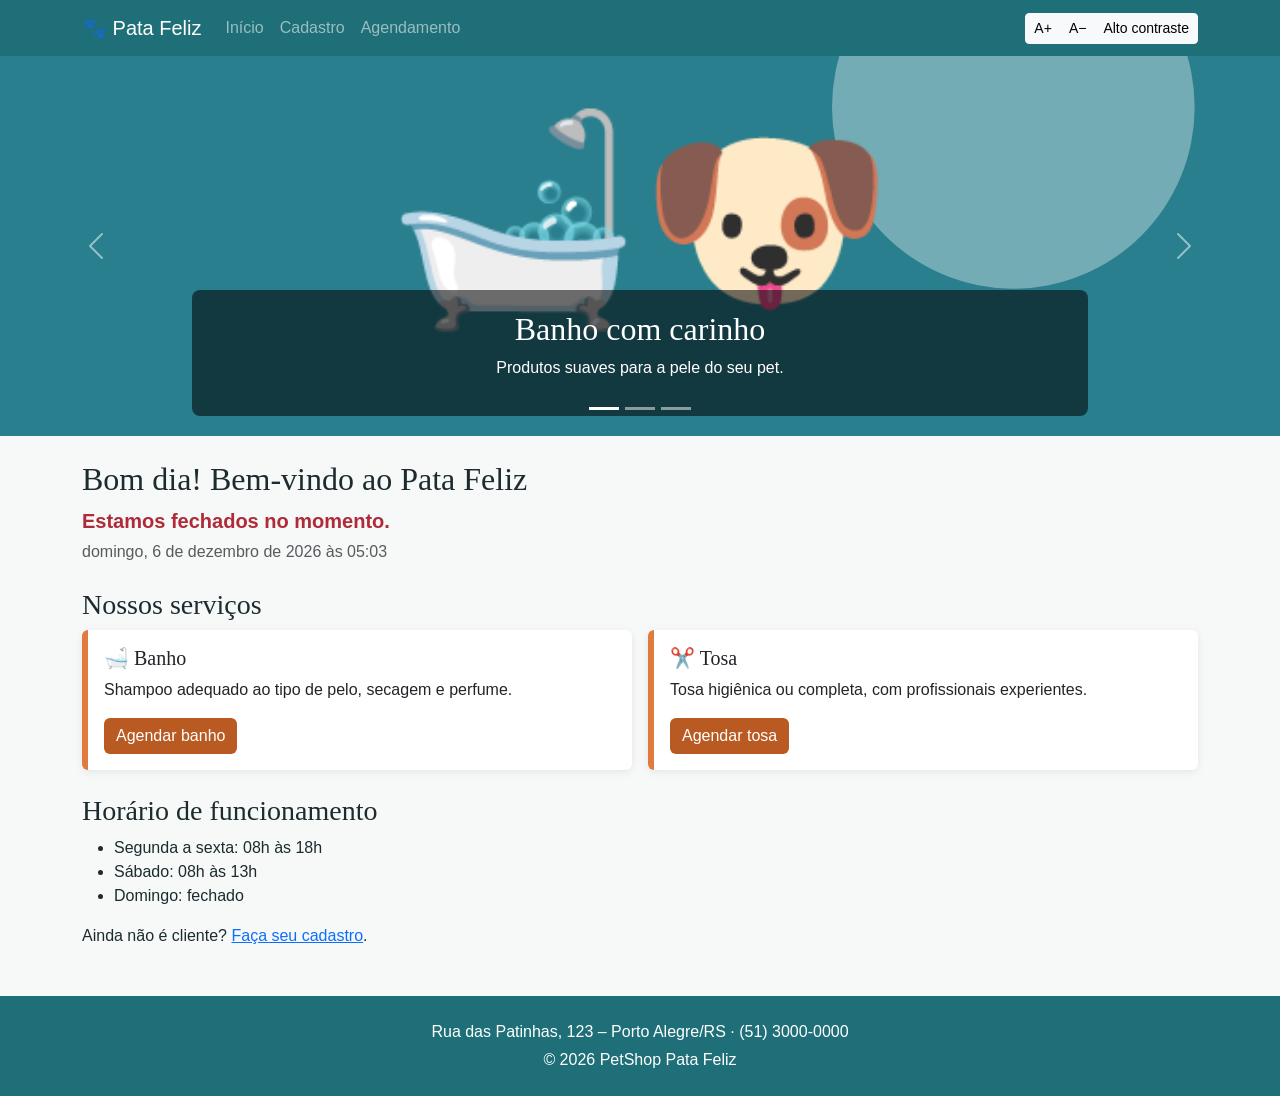
==== index.html @ ab6e5be5 "Add files via upload" ====
<!DOCTYPE html>
<html lang="pt-BR">
<head>
  <meta charset="UTF-8">
  <meta name="viewport" content="width=device-width, initial-scale=1">
  <meta name="description" content="PetShop Pata Feliz: banho e tosa com tele-busca ou entrega no local.">
  <title>Início | PetShop Pata Feliz</title>
  <!-- Bootstrap 5 via CDN -->
  <link href="https://cdn.jsdelivr.net/npm/bootstrap@5.3.3/dist/css/bootstrap.min.css" rel="stylesheet">
  <link href="css/style.css" rel="stylesheet">
</head>
<body>
<a class="skip-link" href="#conteudo">Pular para o conteúdo principal</a>
<header>
<nav class="navbar navbar-expand-md navbar-dark" aria-label="Menu principal">
  <div class="container">
    <a class="navbar-brand" href="index.html">🐾 Pata Feliz</a>
    <button class="navbar-toggler" type="button" data-bs-toggle="collapse" data-bs-target="#menu" aria-controls="menu" aria-expanded="false" aria-label="Abrir menu de navegação">
      <span class="navbar-toggler-icon"></span>
    </button>
    <div class="collapse navbar-collapse" id="menu">
      <ul class="navbar-nav me-auto">
        <li class="nav-item"><a class="nav-link" href="index.html">Início</a></li>
        <li class="nav-item"><a class="nav-link" href="cadastro.html">Cadastro</a></li>
        <li class="nav-item"><a class="nav-link" href="agendamento.html">Agendamento</a></li>
      </ul>
      <!-- Botões de acessibilidade -->
      <div class="btn-group" role="group" aria-label="Ferramentas de acessibilidade">
        <button type="button" class="btn btn-light btn-sm" id="btn-aumentar" aria-label="Aumentar tamanho da fonte">A+</button>
        <button type="button" class="btn btn-light btn-sm" id="btn-diminuir" aria-label="Diminuir tamanho da fonte">A−</button>
        <button type="button" class="btn btn-light btn-sm" id="btn-contraste" aria-pressed="false">Alto contraste</button>
      </div>
    </div>
  </div>
</nav>
</header>
<main id="conteudo">
  <!-- Carrossel Bootstrap: cada imagem tem texto alternativo (alt) para leitores de tela -->
  <div id="carrossel" class="carousel slide" data-bs-ride="carousel" aria-label="Destaques do petshop">
    <div class="carousel-indicators">
      <button type="button" data-bs-target="#carrossel" data-bs-slide-to="0" class="active" aria-current="true" aria-label="Slide 1"></button>
      <button type="button" data-bs-target="#carrossel" data-bs-slide-to="1" aria-label="Slide 2"></button>
      <button type="button" data-bs-target="#carrossel" data-bs-slide-to="2" aria-label="Slide 3"></button>
    </div>
    <div class="carousel-inner">
      <div class="carousel-item active">
        <img src="img/banner-banho.svg" class="d-block w-100" alt="Cachorro feliz tomando banho com espuma em uma banheira">
        <div class="carousel-caption"><h2>Banho com carinho</h2><p>Produtos suaves para a pele do seu pet.</p></div>
      </div>
      <div class="carousel-item">
        <img src="img/banner-tosa.svg" class="d-block w-100" alt="Poodle recém tosado com laço no pescoço, ao lado de uma tesoura">
        <div class="carousel-caption"><h2>Tosa para todas as raças</h2><p>Higiênica, na máquina ou na tesoura.</p></div>
      </div>
      <div class="carousel-item">
        <img src="img/banner-tele.svg" class="d-block w-100" alt="Van do petshop com patinhas desenhadas, usada na tele-busca">
        <div class="carousel-caption"><h2>Tele-busca</h2><p>Buscamos e devolvemos o pet na sua casa.</p></div>
      </div>
    </div>
    <button class="carousel-control-prev" type="button" data-bs-target="#carrossel" data-bs-slide="prev"><span class="carousel-control-prev-icon" aria-hidden="true"></span><span class="visually-hidden">Slide anterior</span></button>
    <button class="carousel-control-next" type="button" data-bs-target="#carrossel" data-bs-slide="next"><span class="carousel-control-next-icon" aria-hidden="true"></span><span class="visually-hidden">Próximo slide</span></button>
  </div>

  <div class="container mt-4">
    <!-- Funções temporais: saudação e status de funcionamento (main.js) -->
    <h1 id="saudacao" class="h2">Bem-vindo!</h1>
    <p class="lead mb-1" aria-live="polite"><span id="status-loja"></span></p>
    <p id="relogio" class="text-muted"></p>

    <h2 class="h3 mt-4">Nossos serviços</h2>
    <div class="row g-3">
      <div class="col-md-6"><div class="card card-servico h-100"><div class="card-body">
        <h3 class="h5">🛁 Banho</h3><p>Shampoo adequado ao tipo de pelo, secagem e perfume.</p>
        <a href="agendamento.html" class="btn btn-destaque">Agendar banho</a></div></div></div>
      <div class="col-md-6"><div class="card card-servico h-100"><div class="card-body">
        <h3 class="h5">✂️ Tosa</h3><p>Tosa higiênica ou completa, com profissionais experientes.</p>
        <a href="agendamento.html" class="btn btn-destaque">Agendar tosa</a></div></div></div>
    </div>

    <h2 class="h3 mt-4">Horário de funcionamento</h2>
    <ul>
      <li>Segunda a sexta: 08h às 18h</li>
      <li>Sábado: 08h às 13h</li>
      <li>Domingo: fechado</li>
    </ul>
    <p>Ainda não é cliente? <a href="cadastro.html">Faça seu cadastro</a>.</p>
  </div>
</main>
<footer class="py-4 mt-5">
  <div class="container text-center">
    <p class="mb-1">Rua das Patinhas, 123 – Porto Alegre/RS · (51) 3000-0000</p>
    <p class="mb-0">&copy; <span id="ano">2026</span> PetShop Pata Feliz</p>
  </div>
</footer>
<script src="https://cdn.jsdelivr.net/npm/bootstrap@5.3.3/dist/js/bootstrap.bundle.min.js"></script>
<script src="js/main.js"></script>

</body>
</html>
---- css/style.css ----
/* ===== Estilos próprios do PetShop Pata Feliz (complementam o Bootstrap) ===== */
:root{
  --cor-primaria:#1f6f78;   /* verde-petróleo */
  --cor-destaque:#e07a3f;   /* laranja */
  --cor-fundo:#f6f9f8;
  --cor-texto:#1d2b2e;
}
html{font-size:100%;}
body{background:var(--cor-fundo);color:var(--cor-texto);font-family:"Trebuchet MS",Verdana,sans-serif;}
h1,h2,h3{font-family:Georgia,serif;}

/* Link "pular para o conteúdo" (acessibilidade): aparece só ao receber foco */
.skip-link{position:absolute;left:-999px;top:0;background:#000;color:#fff;padding:.5rem 1rem;z-index:2000;}
.skip-link:focus{left:0;}

/* Foco visível para navegação por teclado */
:focus-visible{outline:3px solid var(--cor-destaque);outline-offset:2px;}

.navbar{background:var(--cor-primaria)!important;}
.btn-destaque{background:#b95a22;color:#fff;border:0;}
.btn-destaque:hover{background:#9c4a1b;color:#fff;}

/* Carrossel */
.carousel-item img{height:380px;object-fit:cover;}
.carousel-caption{background:rgba(0,0,0,.55);border-radius:.5rem;}

/* Cartões de serviço */
.card-servico{border:0;border-left:6px solid var(--cor-destaque);box-shadow:0 2px 8px rgba(0,0,0,.08);}

/* Faixa de status (aberto/fechado) */
#status-loja{font-weight:bold;}
.aberto{color:#146c43;} .fechado{color:#b02a37;}

footer{background:var(--cor-primaria);color:#fff;}

/* Modo alto contraste (ativado por botão, ver main.js) */
body.alto-contraste{background:#000;color:#ff0;}
body.alto-contraste .card,body.alto-contraste .form-control,body.alto-contraste .form-select,body.alto-contraste .list-group-item{background:#000;color:#ff0;border:2px solid #ff0;}
body.alto-contraste .navbar,body.alto-contraste footer{background:#000!important;border-bottom:2px solid #ff0;}
body.alto-contraste a{color:#0ff;}
body.alto-contraste .aberto,body.alto-contraste .fechado,body.alto-contraste .text-muted{color:#ff0!important;}

@media (max-width:576px){.carousel-item img{height:220px;}}
@media (prefers-reduced-motion:reduce){.carousel-item{transition:none;}}
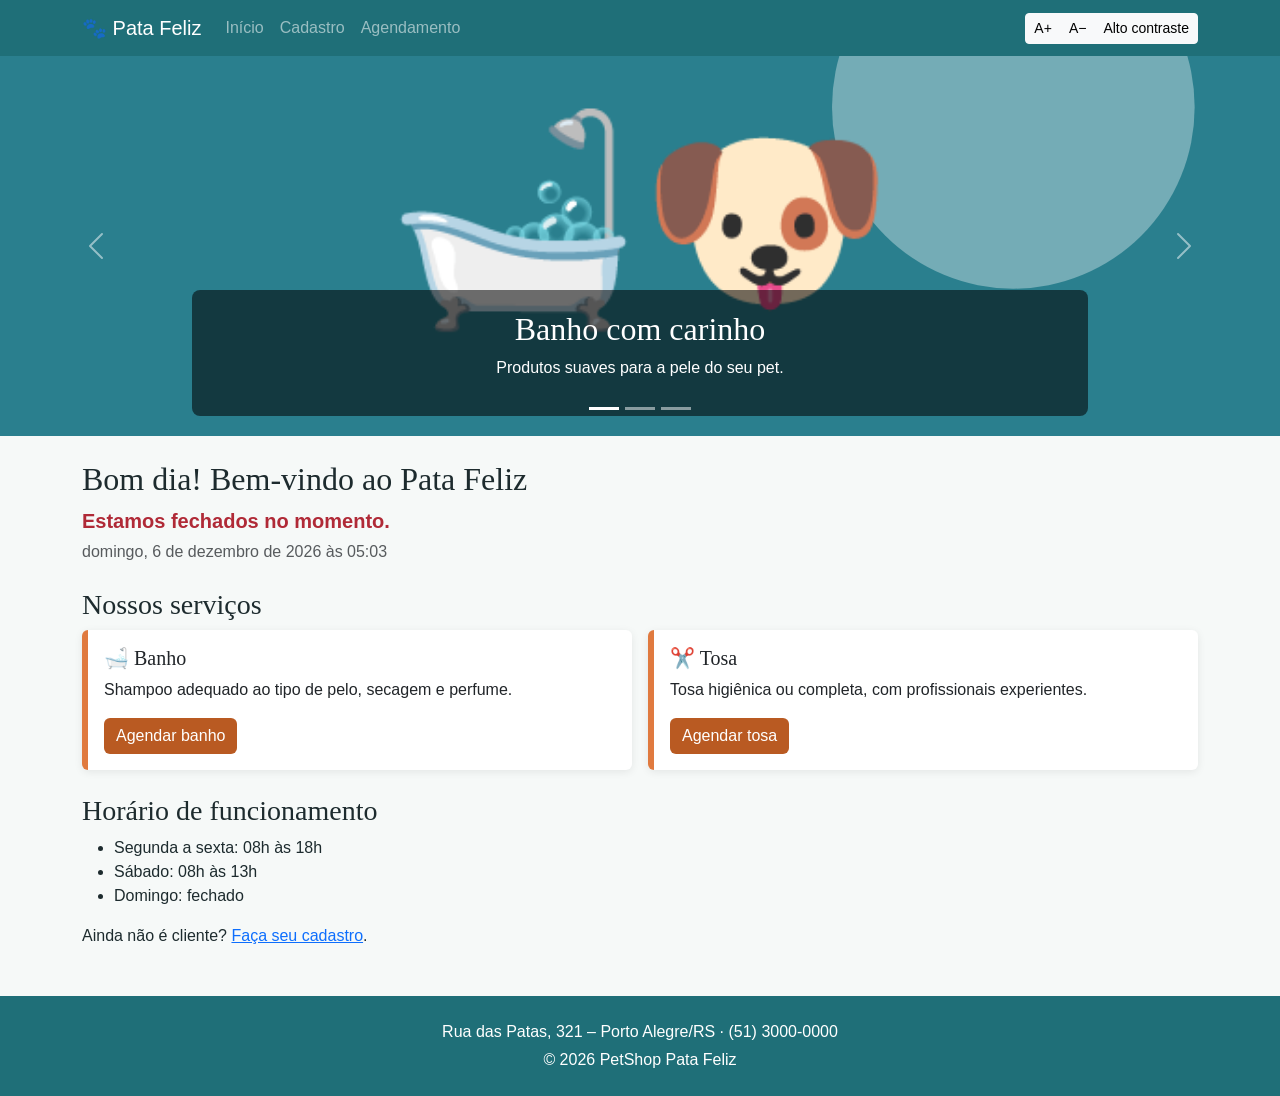
==== commit e1cc35f2: "Update address in footer section" ====
--- a/index.html
+++ b/index.html
@@ -87,7 +87,7 @@
 </main>
 <footer class="py-4 mt-5">
   <div class="container text-center">
-    <p class="mb-1">Rua das Patinhas, 123 – Porto Alegre/RS · (51) 3000-0000</p>
+    <p class="mb-1">Rua das Patas, 321 – Porto Alegre/RS · (51) 3000-0000</p>
     <p class="mb-0">&copy; <span id="ano">2026</span> PetShop Pata Feliz</p>
   </div>
 </footer>
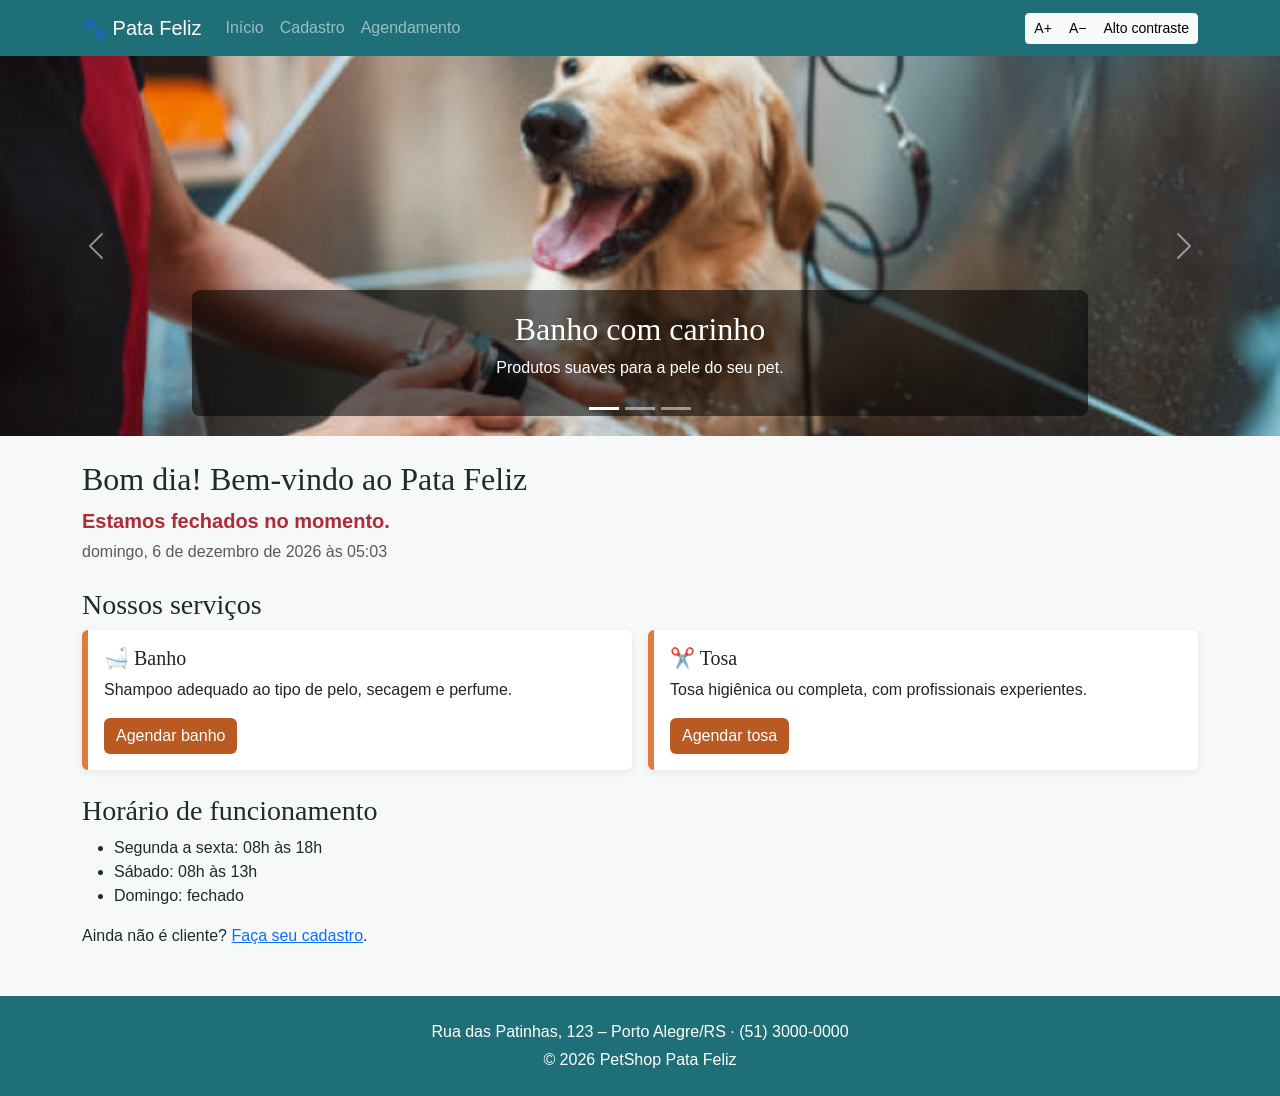
==== commit 95c1169b: "Add files via upload" ====
--- a/index.html
+++ b/index.html
@@ -44,15 +44,15 @@
     </div>
     <div class="carousel-inner">
       <div class="carousel-item active">
-        <img src="img/banner-banho.svg" class="d-block w-100" alt="Cachorro feliz tomando banho com espuma em uma banheira">
+        <img src="img/banner-banho.jpg" class="d-block w-100" alt="Cachorro golden retriever de língua para fora recebendo banho com água corrente em uma banheira de aço inox">
         <div class="carousel-caption"><h2>Banho com carinho</h2><p>Produtos suaves para a pele do seu pet.</p></div>
       </div>
       <div class="carousel-item">
-        <img src="img/banner-tosa.svg" class="d-block w-100" alt="Poodle recém tosado com laço no pescoço, ao lado de uma tesoura">
+        <img src="img/banner-tosa.webp" class="d-block w-100" alt="Profissional tosando um cachorro shih-tzu com uma máquina de tosa vermelha sobre a mesa do petshop">
         <div class="carousel-caption"><h2>Tosa para todas as raças</h2><p>Higiênica, na máquina ou na tesoura.</p></div>
       </div>
       <div class="carousel-item">
-        <img src="img/banner-tele.svg" class="d-block w-100" alt="Van do petshop com patinhas desenhadas, usada na tele-busca">
+        <img src="img/banner-tele.webp" class="d-block w-100 img-ilustracao" alt="Ilustração de um entregador segurando uma caixa ao lado de uma van do petshop e de um cachorrinho caramelo">
         <div class="carousel-caption"><h2>Tele-busca</h2><p>Buscamos e devolvemos o pet na sua casa.</p></div>
       </div>
     </div>
@@ -87,7 +87,7 @@
 </main>
 <footer class="py-4 mt-5">
   <div class="container text-center">
-    <p class="mb-1">Rua das Patas, 321 – Porto Alegre/RS · (51) 3000-0000</p>
+    <p class="mb-1">Rua das Patinhas, 123 – Porto Alegre/RS · (51) 3000-0000</p>
     <p class="mb-0">&copy; <span id="ano">2026</span> PetShop Pata Feliz</p>
   </div>
 </footer>
--- a/css/style.css
+++ b/css/style.css
@@ -22,6 +22,8 @@
 
 /* Carrossel */
 .carousel-item img{height:380px;object-fit:cover;}
+/* Ilustração (fundo claro): mostra inteira, sem cortar */
+.img-ilustracao{object-fit:contain!important;background:#fff;}
 .carousel-caption{background:rgba(0,0,0,.55);border-radius:.5rem;}
 
 /* Cartões de serviço */
